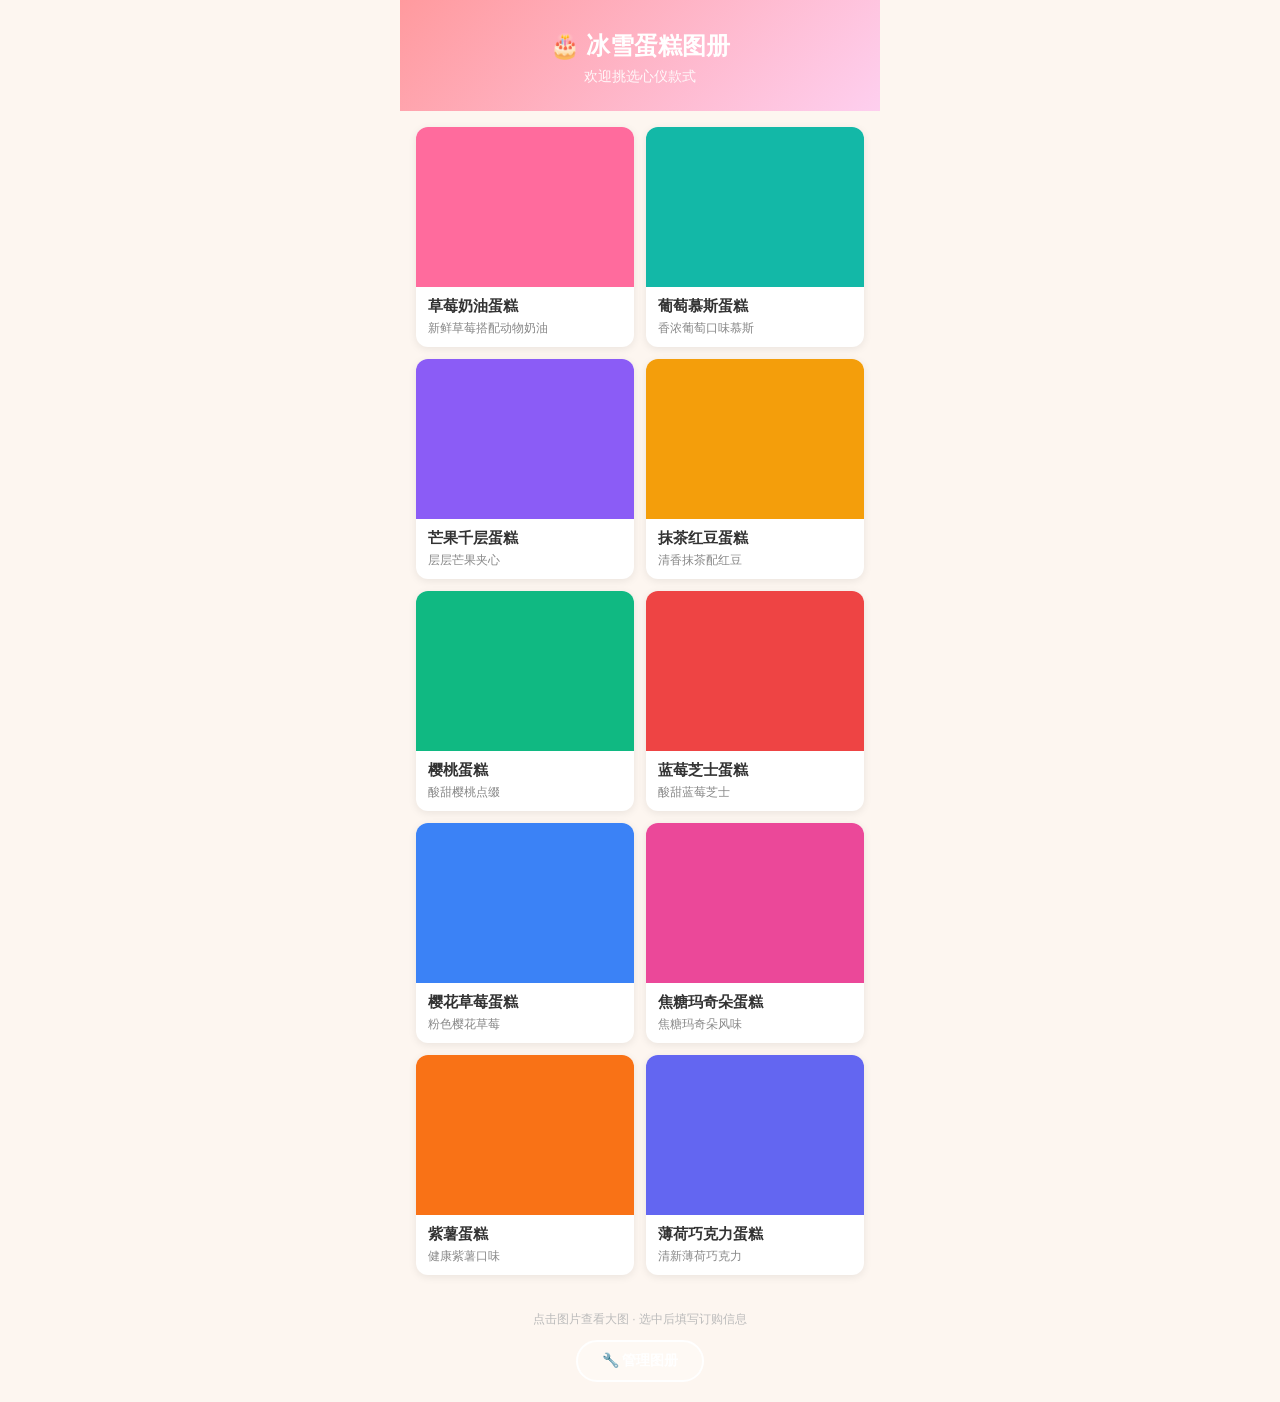
==== index.html @ 5b1e9f79 "修复大图预览功能" ====
<!DOCTYPE html>
<html lang="zh-CN">
<head>
<meta charset="UTF-8">
<meta name="viewport" content="width=device-width, initial-scale=1.0, maximum-scale=1.0, user-scalable=no">
<title>🎂 冰雪蛋糕图册</title>
<link rel="stylesheet" href="css/style.css">
</head>
<body>

<!-- 主页面：蛋糕图册 -->
<div id="catalog-page">
  <header class="catalog-header">
    <h1>🎂 冰雪蛋糕图册</h1>
    <p>欢迎挑选心仪款式</p>
  </header>
  
  <div id="cake-grid" class="cake-grid">
    <!-- 蛋糕卡片动态加载 -->
  </div>
  
  <div id="no-cakes" class="empty-hint" style="display:none;">
    <p>图册暂时为空，请联系店主添加蛋糕款式 😊</p>
  </div>
  
  <footer class="catalog-footer">
    <p>点击图片查看大图 · 选中后填写订购信息</p>
    <button class="admin-entry-btn" onclick="enterAdmin()">🔧 管理图册</button>
  </footer>
</div>

<!-- 大图预览 -->
<div id="lightbox" class="lightbox-overlay" style="display:none;">
  <div class="lb-close" onclick="closeLightbox()">×</div>
  <img id="lb-image" src="" alt="蛋糕大图">
  <div class="lb-info">
    <h3 id="lb-name"></h3>
    <p id="lb-desc"></p>
  </div>
  <div class="lb-actions">
    <button class="btn btn-copy" onclick="closeLightbox()">返回图册</button>
    <button class="btn btn-wechat" onclick="openOrderPageFromLightbox()">立即订购</button>
  </div>
</div>

<!-- 选择蛋糕后的订购页 -->
<div id="order-page" class="page-hidden">
  <header class="order-header">
    <button class="back-btn" onclick="goBack()">← 返回图册</button>
    <h2>📝 订购信息</h2>
  </header>
  
  <div id="selected-preview" class="selected-preview">
    <img id="preview-img" src="" alt="选中的蛋糕">
    <span id="preview-name"></span>
  </div>
  
  <form id="order-form" class="order-form" onsubmit="return false;">
    <div class="form-group">
      <label>姓名 *</label>
      <input type="text" id="cust-name" placeholder="请输入您的姓名" required>
    </div>
    
    <div class="form-group">
      <label>联系电话 *</label>
      <input type="tel" id="cust-phone" placeholder="请输入手机号码" required>
    </div>
    
    <div class="form-group">
      <label>蛋糕款式 *</label>
      <input type="text" id="cake-style" placeholder="请输入款式名称或编号" required>
    </div>
    
    <div class="form-group">
      <label>尺寸 *</label>
      <select id="cake-size" required>
        <option value="">请选择尺寸</option>
        <option value="4寸">4寸（1-2人）</option>
        <option value="6寸">6寸（3-5人）</option>
        <option value="8寸">8寸（6-10人）</option>
        <option value="10寸">10寸（10-15人）</option>
        <option value="定制">定制尺寸</option>
      </select>
    </div>
    
    <div class="form-group">
      <label>年龄</label>
      <input type="number" id="cust-age" placeholder="寿星年龄（选填）">
    </div>
    
    <div class="form-group">
      <label>交货时间 *</label>
      <input type="datetime-local" id="delivery-time" required lang="zh-CN">
    </div>
    
    <div class="form-group">
      <label>贺卡内容</label>
      <textarea id="greeting-msg" placeholder="请输入贺卡祝福语（选填）" rows="3"></textarea>
    </div>
  </form>
  
  <div class="action-buttons">
    <button class="btn btn-copy" onclick="copyOrder()">📋 复制订单信息</button>
    <button class="btn btn-wechat" onclick="shareToWechat()">💬 发送到微信</button>
  </div>
</div>

<!-- 管理员后台入口 -->
<div id="admin-page" class="page-hidden">
  <header class="order-header">
    <button class="back-btn" onclick="goToCatalog()">← 返回图册</button>
    <h2>🔧 图册管理</h2>
  </header>
  
  <div class="admin-section">
    <h3>上传新蛋糕</h3>
    <div class="upload-area" onclick="document.getElementById('file-input').click()">
      <div class="upload-icon">+</div>
      <p>点击上传蛋糕图片</p>
      <input type="file" id="file-input" accept="image/*" style="display:none" onchange="handleUpload(event)">
    </div>
    <div class="upload-hint">支持 JPG/PNG 格式，建议尺寸 800×600</div>
  </div>
  
  <div class="admin-section">
    <h3>已有蛋糕列表</h3>
    <div id="admin-cake-list" class="admin-list"></div>
  </div>
</div>

<script src="js/data.js"></script>
<script src="js/app.js"></script>
</body>
</html>
---- css/style.css ----
* {
  margin: 0;
  padding: 0;
  box-sizing: border-box;
}

body {
  font-family: -apple-system, BlinkMacSystemFont, "PingFang SC", "Helvetica Neue", sans-serif;
  background: #fdf6f0;
  color: #333;
  max-width: 480px;
  margin: 0 auto;
  min-height: 100vh;
}

.page-hidden { display: none !important; }

/* ========== 图册首页 ========== */
.catalog-header {
  background: linear-gradient(135deg, #ff9a9e 0%, #fecfef 100%);
  padding: 30px 20px 25px;
  text-align: center;
  color: #fff;
}
.catalog-header h1 { font-size: 24px; margin-bottom: 6px; }
.catalog-header p { font-size: 14px; opacity: 0.9; }

.admin-entry-btn {
  margin-top: 12px;
  padding: 10px 24px;
  background: rgba(255,255,255,0.25);
  border: 2px solid #fff;
  border-radius: 25px;
  color: #fff;
  font-size: 14px;
  font-weight: 600;
  cursor: pointer;
  transition: background 0.2s;
}
.admin-entry-btn:hover {
  background: rgba(255,255,255,0.4);
}
.admin-entry-btn:active {
  transform: scale(0.95);
}

.cake-grid {
  display: grid;
  grid-template-columns: repeat(2, 1fr);
  gap: 12px;
  padding: 16px;
}

.cake-card {
  background: #fff;
  border-radius: 12px;
  overflow: hidden;
  box-shadow: 0 2px 8px rgba(0,0,0,0.08);
  cursor: pointer;
  transition: transform 0.2s, box-shadow 0.2s;
}
.cake-card:active {
  transform: scale(0.96);
  box-shadow: 0 1px 4px rgba(0,0,0,0.12);
}
.cake-card img {
  width: 100%;
  height: 160px;
  object-fit: cover;
  display: block;
}
.cake-card .cake-info {
  padding: 10px 12px;
}
.cake-card .cake-name {
  font-size: 15px;
  font-weight: 600;
  margin-bottom: 4px;
}
.cake-card .cake-desc {
  font-size: 12px;
  color: #888;
}

.empty-hint {
  text-align: center;
  padding: 60px 20px;
  color: #aaa;
  font-size: 14px;
}

.catalog-footer {
  text-align: center;
  padding: 20px;
  color: #bbb;
  font-size: 12px;
}
.catalog-footer .admin-entry-btn {
  margin-top: 12px;
  padding: 10px 24px;
  background: rgba(255,255,255,0.25);
  border: 2px solid #fff;
  border-radius: 25px;
  color: #fff;
  font-size: 14px;
  font-weight: 600;
  cursor: pointer;
  transition: background 0.2s;
}
.catalog-footer .admin-entry-btn:hover {
  background: rgba(255,255,255,0.4);
}
.catalog-footer .admin-entry-btn:active {
  transform: scale(0.95);
}

/* ========== 大图预览 ========== */
.lightbox-overlay {
  position: fixed;
  top: 0; left: 0; right: 0; bottom: 0;
  background: rgba(0,0,0,0.9);
  z-index: 100;
  display: flex;
  align-items: center;
  justify-content: center;
  flex-direction: column;
}
.lightbox-overlay img {
  max-width: 90vw;
  max-height: 60vh;
  border-radius: 8px;
  box-shadow: 0 4px 20px rgba(0,0,0,0.5);
}
.lb-info {
  color: #fff;
  text-align: center;
  margin-top: 16px;
}
.lb-info h3 {
  font-size: 20px;
  margin-bottom: 6px;
}
.lb-info p {
  font-size: 14px;
  opacity: 0.8;
}
.lb-close {
  position: absolute;
  top: 16px;
  right: 16px;
  color: #fff;
  font-size: 32px;
  cursor: pointer;
  width: 40px;
  height: 40px;
  line-height: 40px;
  text-align: center;
  border-radius: 50%;
  background: rgba(255,255,255,0.1);
}
.lb-close:hover {
  background: rgba(255,255,255,0.2);
}
.lb-actions {
  margin-top: 20px;
  display: flex;
  gap: 12px;
  padding-bottom: 20px;
}

/* ========== 大图预览 ========== */
#lightbox {
  position: fixed;
  top: 0; left: 0; right: 0; bottom: 0;
  background: rgba(0,0,0,0.85);
  z-index: 100;
  display: flex;
  align-items: center;
  justify-content: center;
  flex-direction: column;
}
#lightbox img {
  max-width: 90vw;
  max-height: 70vh;
  border-radius: 8px;
}
#lightbox .lb-info {
  color: #fff;
  text-align: center;
  margin-top: 16px;
}
#lightbox .lb-info h3 { font-size: 18px; margin-bottom: 6px; }
#lightbox .lb-info p { font-size: 14px; opacity: 0.8; }
#lightbox .lb-actions {
  margin-top: 20px;
  display: flex;
  gap: 12px;
}
#lightbox .lb-close {
  position: absolute;
  top: 16px;
  right: 16px;
  color: #fff;
  font-size: 32px;
  cursor: pointer;
  width: 40px;
  height: 40px;
  line-height: 40px;
  text-align: center;
}

/* ========== 订购页 ========== */
.order-header {
  background: #fff;
  padding: 16px;
  box-shadow: 0 1px 4px rgba(0,0,0,0.06);
  display: flex;
  align-items: center;
  gap: 12px;
}
.back-btn {
  background: none;
  border: none;
  font-size: 16px;
  color: #666;
  cursor: pointer;
  padding: 4px 8px;
}
.order-header h2 {
  font-size: 18px;
  text-align: center;
  flex: 1;
}

.selected-preview {
  padding: 16px;
  text-align: center;
  background: #fff;
  margin: 12px;
  border-radius: 12px;
  box-shadow: 0 2px 8px rgba(0,0,0,0.06);
}
.selected-preview img {
  width: 120px;
  height: 120px;
  object-fit: cover;
  border-radius: 8px;
  margin-bottom: 8px;
}
.selected-preview span {
  font-size: 15px;
  font-weight: 600;
  color: #555;
}

.order-form {
  padding: 0 16px 20px;
}
.form-group {
  margin-bottom: 16px;
}
.form-group label {
  display: block;
  font-size: 14px;
  font-weight: 600;
  color: #555;
  margin-bottom: 6px;
}
.form-group input,
.form-group select,
.form-group textarea {
  width: 100%;
  padding: 12px;
  border: 1px solid #e0d5cf;
  border-radius: 8px;
  font-size: 15px;
  background: #fff;
  outline: none;
  transition: border-color 0.2s;
}
.form-group input:focus,
.form-group select:focus,
.form-group textarea:focus {
  border-color: #ff9a9e;
}
.form-group textarea { resize: vertical; }

.action-buttons {
  padding: 0 16px 30px;
  display: flex;
  gap: 12px;
}
.btn {
  flex: 1;
  padding: 14px;
  border: none;
  border-radius: 10px;
  font-size: 16px;
  font-weight: 600;
  cursor: pointer;
  color: #fff;
}
.btn-copy {
  background: linear-gradient(135deg, #667eea, #764ba2);
}
.btn-wechat {
  background: linear-gradient(135deg, #07c160, #06ad56);
}
.btn:active { opacity: 0.85; }

/* ========== 管理员后台 ========== */
.admin-section {
  padding: 16px;
}
.admin-section h3 {
  font-size: 16px;
  margin-bottom: 12px;
  color: #555;
}

.upload-area {
  border: 2px dashed #ddd;
  border-radius: 12px;
  padding: 40px 20px;
  text-align: center;
  cursor: pointer;
  transition: border-color 0.2s;
}
.upload-area:hover { border-color: #ff9a9e; }
.upload-icon {
  font-size: 48px;
  color: #ccc;
  margin-bottom: 8px;
}
.upload-hint {
  font-size: 12px;
  color: #aaa;
  margin-top: 8px;
}

.admin-list {
  display: flex;
  flex-direction: column;
  gap: 10px;
}
.admin-item {
  display: flex;
  align-items: center;
  gap: 12px;
  background: #fff;
  padding: 10px;
  border-radius: 10px;
  box-shadow: 0 1px 4px rgba(0,0,0,0.06);
}
.admin-item img {
  width: 60px;
  height: 60px;
  object-fit: cover;
  border-radius: 6px;
}
.admin-item .item-info {
  flex: 1;
  min-width: 0;
}
.admin-item .item-name {
  font-size: 14px;
  font-weight: 600;
  white-space: nowrap;
  overflow: hidden;
  text-overflow: ellipsis;
}
.admin-item .item-desc {
  font-size: 12px;
  color: #999;
  white-space: nowrap;
  overflow: hidden;
  text-overflow: ellipsis;
}
.admin-item .delete-btn {
  background: #ff4d4f;
  color: #fff;
  border: none;
  border-radius: 6px;
  padding: 6px 12px;
  font-size: 13px;
  cursor: pointer;
}

/* Toast 提示 */
.toast {
  position: fixed;
  bottom: 80px;
  left: 50%;
  transform: translateX(-50%);
  background: rgba(0,0,0,0.75);
  color: #fff;
  padding: 12px 24px;
  border-radius: 8px;
  font-size: 14px;
  z-index: 200;
  animation: toastIn 0.3s ease;
}
@keyframes toastIn {
  from { opacity: 0; transform: translateX(-50%) translateY(20px); }
  to { opacity: 1; transform: translateX(-50%) translateY(0); }
}
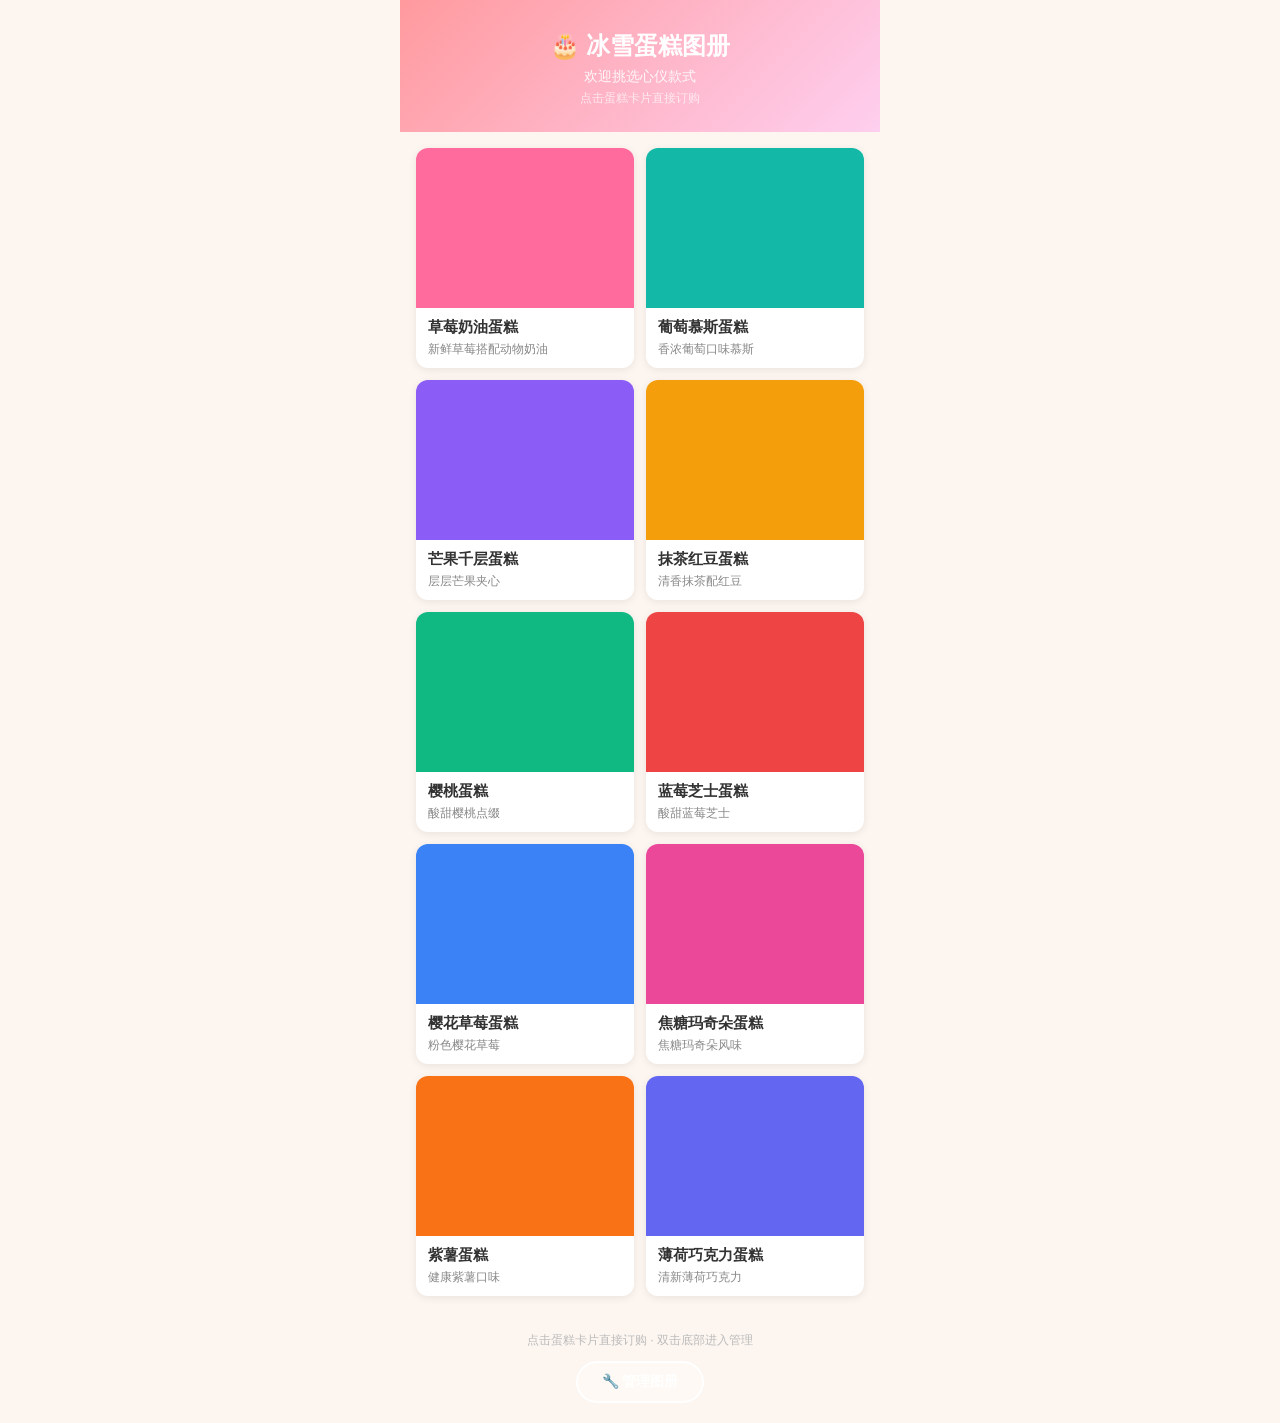
==== commit a91de09d: "简化交互：点击蛋糕卡片直接跳到订购页，去掉大图预览" ====
--- a/index.html
+++ b/index.html
@@ -13,6 +13,7 @@
   <header class="catalog-header">
     <h1>🎂 冰雪蛋糕图册</h1>
     <p>欢迎挑选心仪款式</p>
+    <p style="font-size:12px;margin-top:4px;opacity:0.7;">点击蛋糕卡片直接订购</p>
   </header>
   
   <div id="cake-grid" class="cake-grid">
@@ -24,24 +25,12 @@
   </div>
   
   <footer class="catalog-footer">
-    <p>点击图片查看大图 · 选中后填写订购信息</p>
+    <p>点击蛋糕卡片直接订购 · 双击底部进入管理</p>
     <button class="admin-entry-btn" onclick="enterAdmin()">🔧 管理图册</button>
   </footer>
 </div>
 
-<!-- 大图预览 -->
-<div id="lightbox" class="lightbox-overlay" style="display:none;">
-  <div class="lb-close" onclick="closeLightbox()">×</div>
-  <img id="lb-image" src="" alt="蛋糕大图">
-  <div class="lb-info">
-    <h3 id="lb-name"></h3>
-    <p id="lb-desc"></p>
-  </div>
-  <div class="lb-actions">
-    <button class="btn btn-copy" onclick="closeLightbox()">返回图册</button>
-    <button class="btn btn-wechat" onclick="openOrderPageFromLightbox()">立即订购</button>
-  </div>
-</div>
+
 
 <!-- 选择蛋糕后的订购页 -->
 <div id="order-page" class="page-hidden">
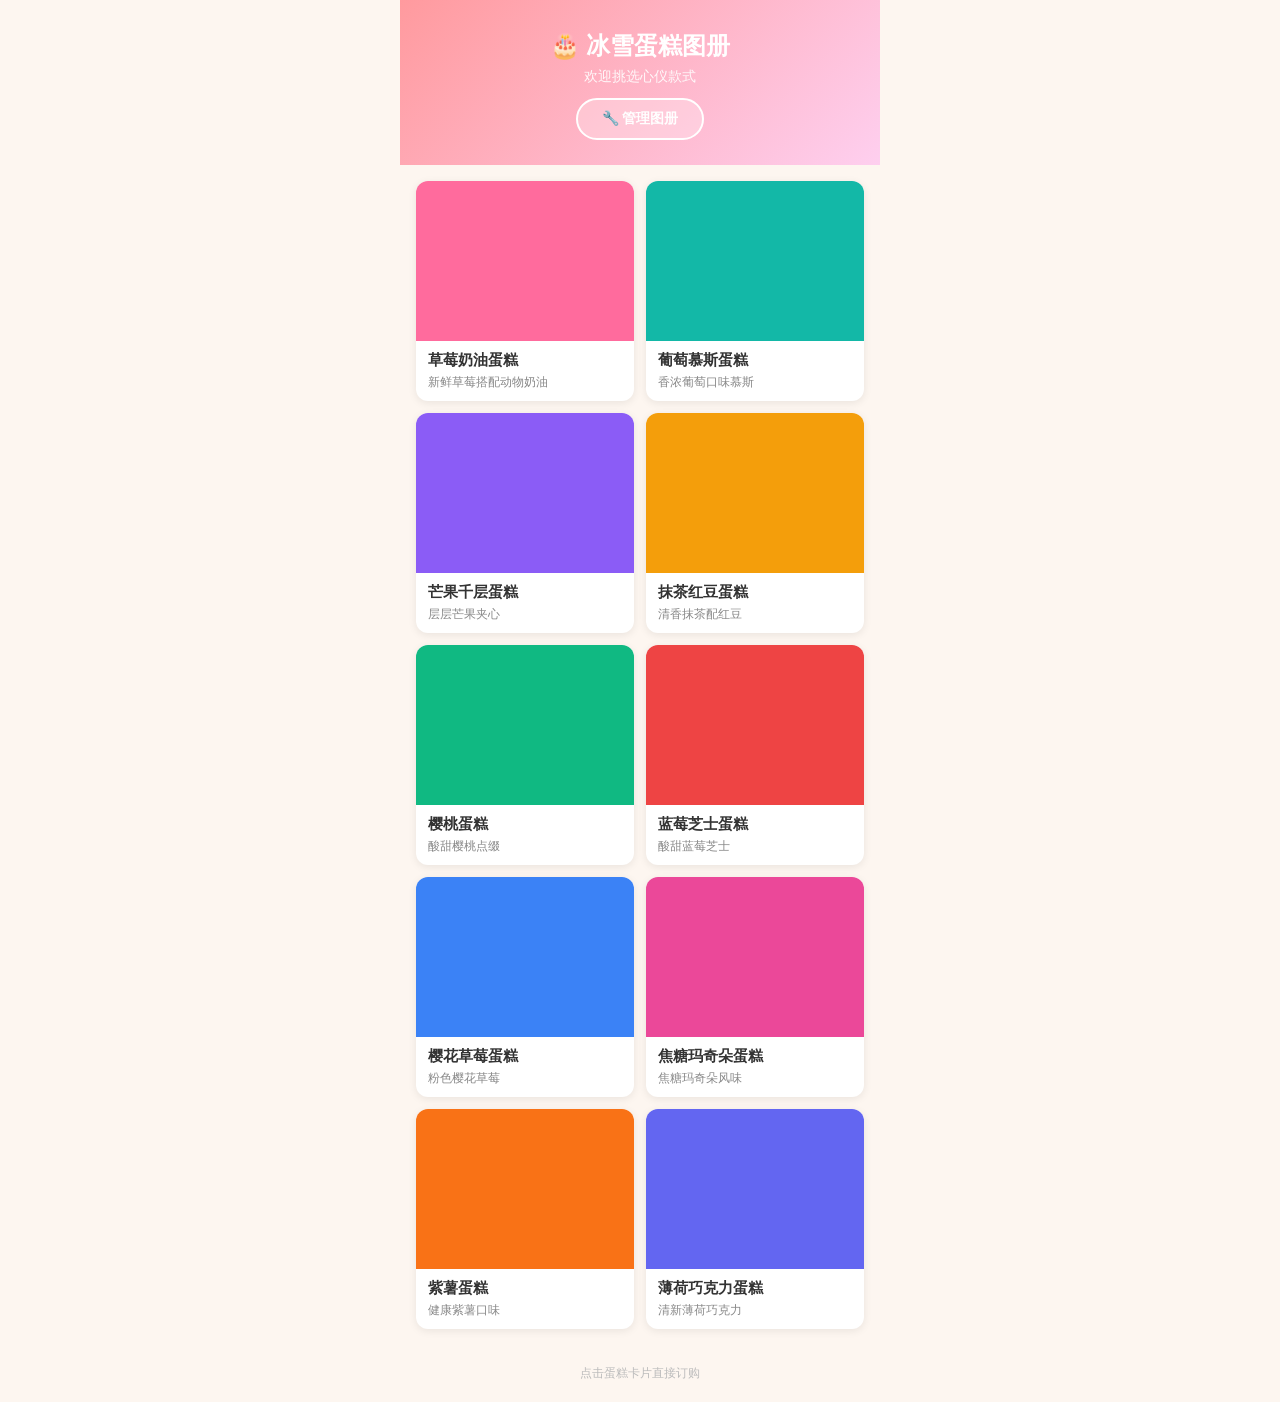
==== commit eebd7b5f: "修复管理按钮位置" ====
--- a/index.html
+++ b/index.html
@@ -13,7 +13,7 @@
   <header class="catalog-header">
     <h1>🎂 冰雪蛋糕图册</h1>
     <p>欢迎挑选心仪款式</p>
-    <p style="font-size:12px;margin-top:4px;opacity:0.7;">点击蛋糕卡片直接订购</p>
+    <button class="admin-entry-btn" onclick="enterAdmin()">🔧 管理图册</button>
   </header>
   
   <div id="cake-grid" class="cake-grid">
@@ -25,8 +25,7 @@
   </div>
   
   <footer class="catalog-footer">
-    <p>点击蛋糕卡片直接订购 · 双击底部进入管理</p>
-    <button class="admin-entry-btn" onclick="enterAdmin()">🔧 管理图册</button>
+    <p>点击蛋糕卡片直接订购</p>
   </footer>
 </div>
 
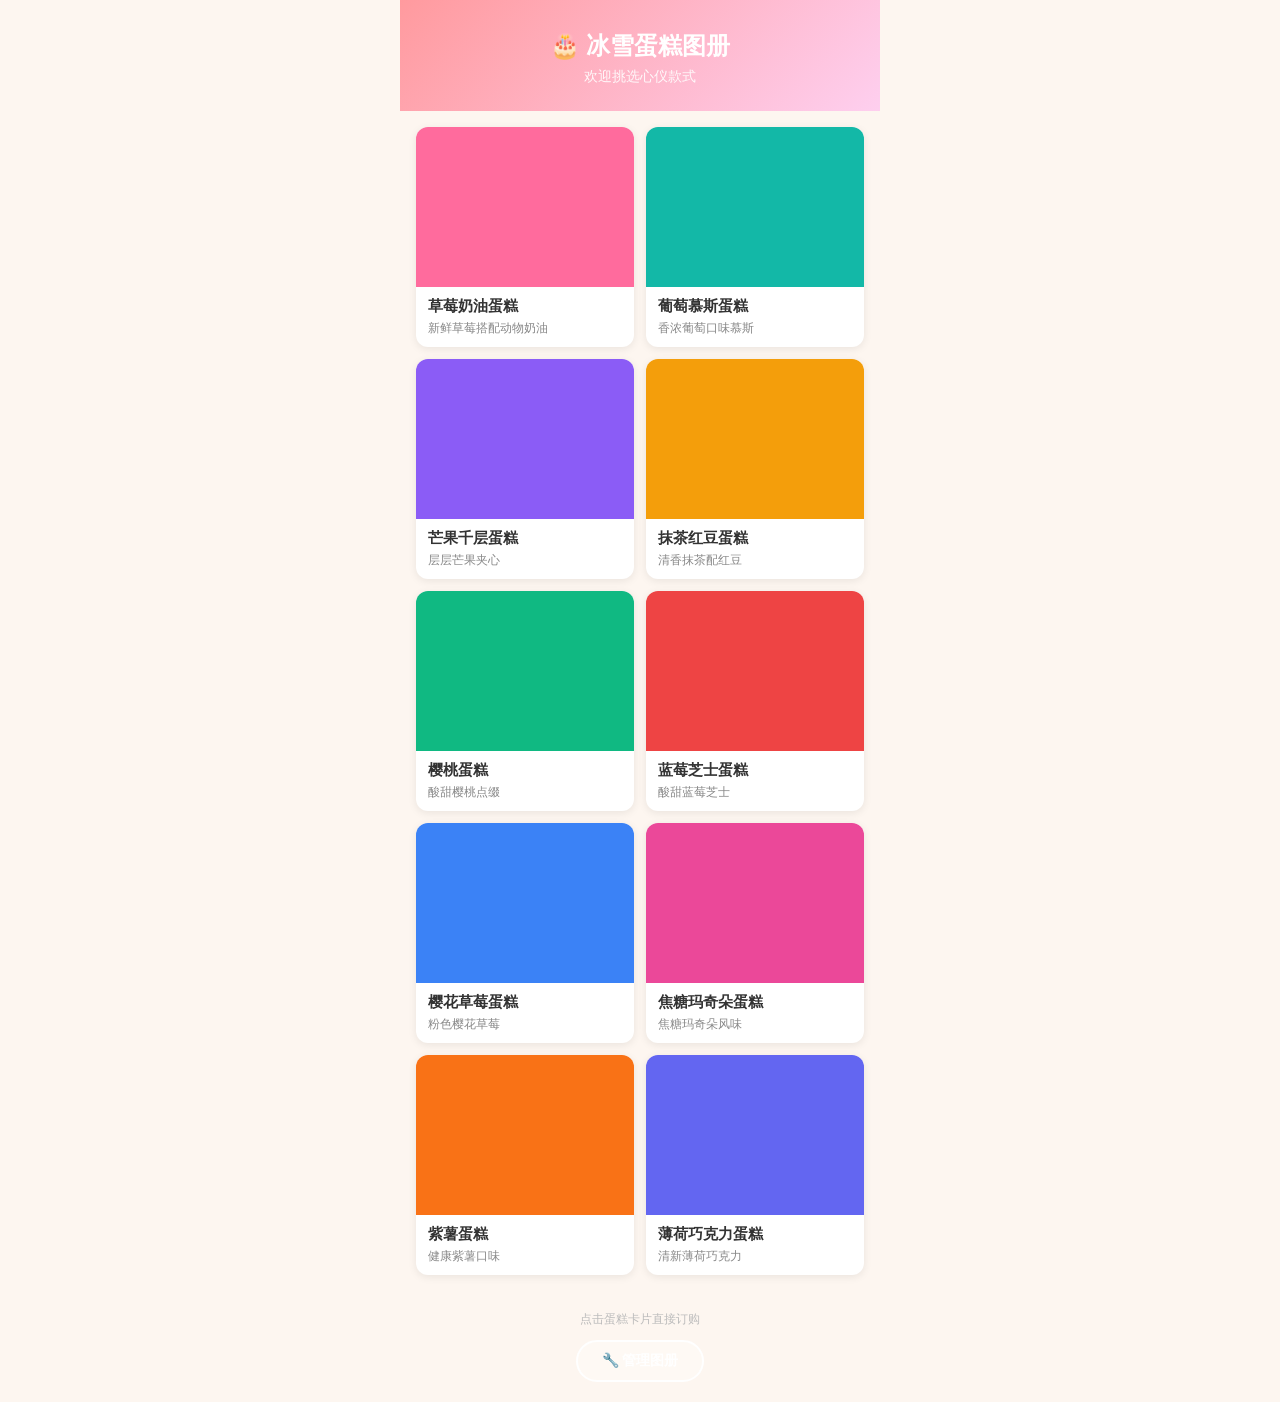
==== commit 2656f902: "管理按钮放底部，内联样式确保可点击" ====
--- a/index.html
+++ b/index.html
@@ -13,7 +13,6 @@
   <header class="catalog-header">
     <h1>🎂 冰雪蛋糕图册</h1>
     <p>欢迎挑选心仪款式</p>
-    <button class="admin-entry-btn" onclick="enterAdmin()">🔧 管理图册</button>
   </header>
   
   <div id="cake-grid" class="cake-grid">
@@ -26,6 +25,7 @@
   
   <footer class="catalog-footer">
     <p>点击蛋糕卡片直接订购</p>
+    <button class="admin-entry-btn" onclick="enterAdmin()" style="margin-top:12px;padding:10px 24px;background:rgba(255,255,255,0.25);border:2px solid #fff;border-radius:25px;color:#fff;font-size:14px;font-weight:600;cursor:pointer;">🔧 管理图册</button>
   </footer>
 </div>
 
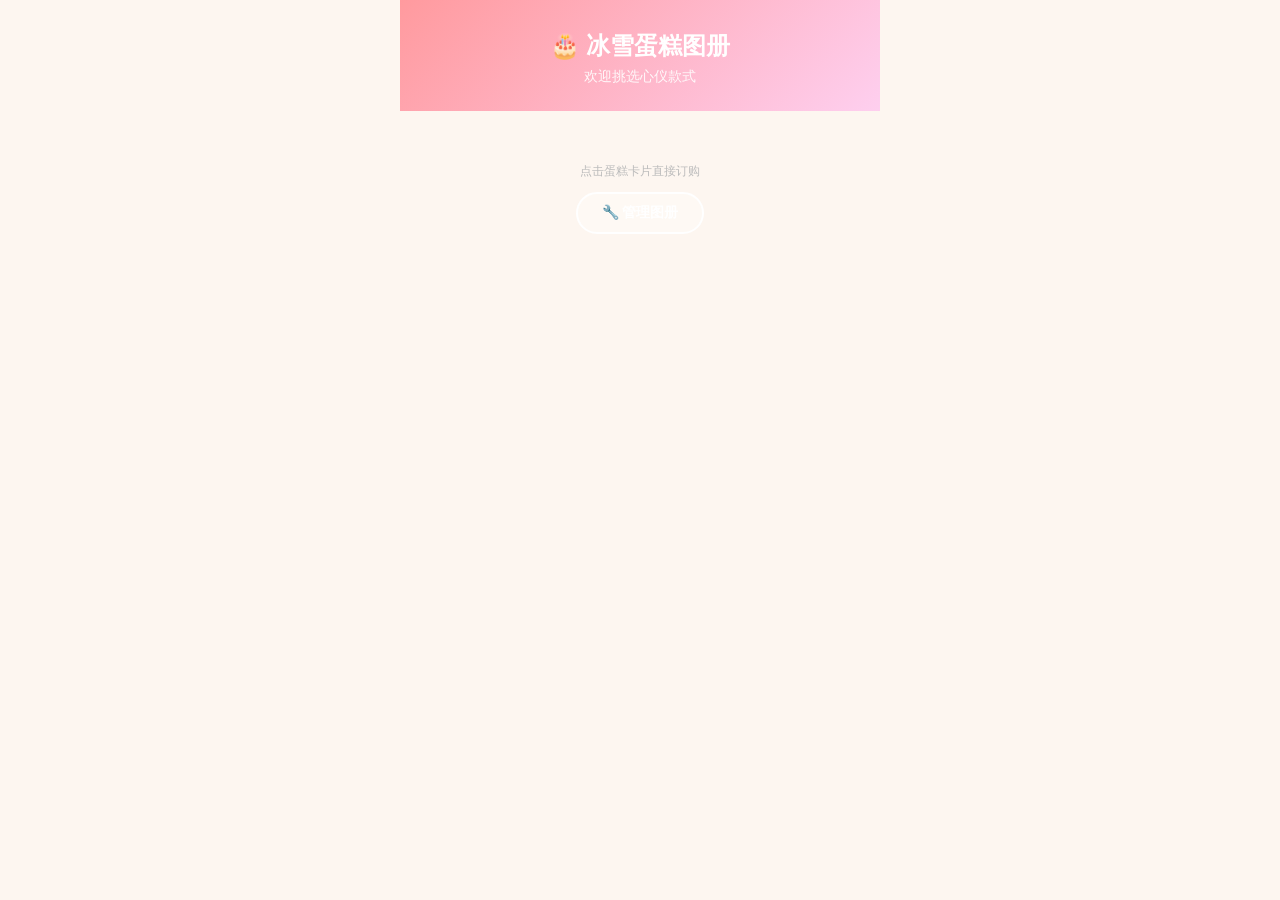
==== commit 316c8671: "feat: 迁移到 Supabase 数据库" ====
--- a/index.html
+++ b/index.html
@@ -2,7 +2,7 @@
 <html lang="zh-CN">
 <head>
 <meta charset="UTF-8">
-<meta name="viewport" content="width=device-width, initial-scale=1.0, maximum-scale=1.0, user-scalable=no">
+<meta name="viewport" content="width=device-width, initial-scale=1.0">
 <title>🎂 冰雪蛋糕图册</title>
 <link rel="stylesheet" href="css/style.css">
 </head>
@@ -10,113 +10,148 @@
 
 <!-- 主页面：蛋糕图册 -->
 <div id="catalog-page">
-  <header class="catalog-header">
-    <h1>🎂 冰雪蛋糕图册</h1>
-    <p>欢迎挑选心仪款式</p>
-  </header>
-  
-  <div id="cake-grid" class="cake-grid">
-    <!-- 蛋糕卡片动态加载 -->
-  </div>
-  
-  <div id="no-cakes" class="empty-hint" style="display:none;">
-    <p>图册暂时为空，请联系店主添加蛋糕款式 😊</p>
-  </div>
-  
-  <footer class="catalog-footer">
-    <p>点击蛋糕卡片直接订购</p>
-    <button class="admin-entry-btn" onclick="enterAdmin()" style="margin-top:12px;padding:10px 24px;background:rgba(255,255,255,0.25);border:2px solid #fff;border-radius:25px;color:#fff;font-size:14px;font-weight:600;cursor:pointer;">🔧 管理图册</button>
-  </footer>
+ <header class="catalog-header">
+ <h1>🎂 冰雪蛋糕图册</h1>
+ <p>欢迎挑选心仪款式</p>
+ </header>
+
+ <!-- 大图预览遮罩 -->
+ <div id="lightbox" style="display:none;position:fixed;top:0;left:0;right:0;bottom:0;background:rgba(0,0,0,0.9);z-index:100;flex-direction:column;align-items:center;justify-content:center;">
+ <div id="lb-close" style="position:absolute;top:16px;right:16px;color:#fff;font-size:32px;cursor:pointer;width:40px;height:40px;line-height:40px;text-align:center;">×</div>
+ <img id="lb-image" src="" style="max-width:90vw;max-height:60vh;border-radius:8px;">
+ <div style="color:#fff;text-align:center;margin-top:16px;">
+ <h3 id="lb-name" style="font-size:20px;margin-bottom:6px;"></h3>
+ <p id="lb-desc" style="font-size:14px;opacity:0.8;"></p>
+ </div>
+ <div style="display:flex;gap:12px;margin-top:20px;padding-bottom:20px;">
+ <button id="lb-back" style="padding:14px 24px;border:none;border-radius:10px;font-size:16px;font-weight:600;cursor:pointer;color:#fff;background:linear-gradient(135deg,#667eea,#764ba2);">返回图册</button>
+ <button id="lb-order" style="padding:14px 24px;border:none;border-radius:10px;font-size:16px;font-weight:600;cursor:pointer;color:#fff;background:linear-gradient(135deg,#07c160,#06ad56);">立即订购</button>
+ </div>
+ </div>
+
+ <div id="cake-grid" class="cake-grid">
+ <!-- 蛋糕卡片动态加载 -->
+ </div>
+
+ <div id="no-cakes" class="empty-hint" style="display:none;">
+ <p>图册暂时为空，请联系店主添加蛋糕款式 😊</p>
+ </div>
+
+ <footer class="catalog-footer">
+ <p>点击蛋糕卡片直接订购</p>
+ <button id="admin-btn" style="margin-top:12px;padding:10px 24px;background:rgba(255,255,255,0.25);border:2px solid #fff;border-radius:25px;color:#fff;font-size:14px;font-weight:600;cursor:pointer;">🔧 管理图册</button>
+ </footer>
 </div>
 
 
 
 <!-- 选择蛋糕后的订购页 -->
 <div id="order-page" class="page-hidden">
-  <header class="order-header">
-    <button class="back-btn" onclick="goBack()">← 返回图册</button>
-    <h2>📝 订购信息</h2>
-  </header>
-  
-  <div id="selected-preview" class="selected-preview">
-    <img id="preview-img" src="" alt="选中的蛋糕">
-    <span id="preview-name"></span>
-  </div>
-  
-  <form id="order-form" class="order-form" onsubmit="return false;">
-    <div class="form-group">
-      <label>姓名 *</label>
-      <input type="text" id="cust-name" placeholder="请输入您的姓名" required>
-    </div>
-    
-    <div class="form-group">
-      <label>联系电话 *</label>
-      <input type="tel" id="cust-phone" placeholder="请输入手机号码" required>
-    </div>
-    
-    <div class="form-group">
-      <label>蛋糕款式 *</label>
-      <input type="text" id="cake-style" placeholder="请输入款式名称或编号" required>
-    </div>
-    
-    <div class="form-group">
-      <label>尺寸 *</label>
-      <select id="cake-size" required>
-        <option value="">请选择尺寸</option>
-        <option value="4寸">4寸（1-2人）</option>
-        <option value="6寸">6寸（3-5人）</option>
-        <option value="8寸">8寸（6-10人）</option>
-        <option value="10寸">10寸（10-15人）</option>
-        <option value="定制">定制尺寸</option>
-      </select>
-    </div>
-    
-    <div class="form-group">
-      <label>年龄</label>
-      <input type="number" id="cust-age" placeholder="寿星年龄（选填）">
-    </div>
-    
-    <div class="form-group">
-      <label>交货时间 *</label>
-      <input type="datetime-local" id="delivery-time" required lang="zh-CN">
-    </div>
-    
-    <div class="form-group">
-      <label>贺卡内容</label>
-      <textarea id="greeting-msg" placeholder="请输入贺卡祝福语（选填）" rows="3"></textarea>
-    </div>
-  </form>
-  
-  <div class="action-buttons">
-    <button class="btn btn-copy" onclick="copyOrder()">📋 复制订单信息</button>
-    <button class="btn btn-wechat" onclick="shareToWechat()">💬 发送到微信</button>
-  </div>
+ <header class="order-header">
+ <button class="back-btn" onclick="goBack()">← 返回图册</button>
+ <h2>📝 订购信息</h2>
+ </header>
+
+ <div id="selected-preview" class="selected-preview">
+ <img id="preview-img" src="" alt="选中的蛋糕">
+ <span id="preview-name"></span>
+ </div>
+
+ <form id="order-form" class="order-form" onsubmit="return false;">
+ <div class="form-group">
+ <label>姓名 *</label>
+ <input type="text" id="cust-name" placeholder="请输入您的姓名" required>
+ </div>
+
+ <div class="form-group">
+ <label>联系电话 *</label>
+ <input type="tel" id="cust-phone" placeholder="请输入手机号码" required>
+ </div>
+
+ <div class="form-group">
+ <label>蛋糕款式 *</label>
+ <input type="text" id="cake-style" placeholder="请输入款式名称或编号" required>
+ </div>
+
+ <div class="form-group">
+ <label>尺寸 *</label>
+ <select id="cake-size" required onchange="toggleCustomSize(this)">
+ <option value="">请选择尺寸</option>
+ <option value="4寸">4寸（1-2人）</option>
+ <option value="6寸">6寸（3-5人）</option>
+ <option value="8寸">8寸（6-10人）</option>
+ <option value="10寸">10寸（10-15人）</option>
+ <option value="12寸">12寸（15-20人）</option>
+ <option value="14寸">14寸（20-30人）</option>
+ <option value="16寸">16寸（30-40人）</option>
+ <option value="custom">自定义尺寸</option>
+ </select>
+ <input type="text" id="custom-size-input" placeholder="请输入尺寸，如 11寸" style="display:none;margin-top:6px;width:100%;padding:10px;border:1px solid #e0d5cf;border-radius:8px;font-size:15px;" />
+ </div>
+
+ <div class="form-group">
+ <label>年龄</label>
+ <input type="number" id="cust-age" placeholder="寿星年龄（选填）">
+ </div>
+
+ <div class="form-group">
+ <label>交货时间 *</label>
+ <input type="datetime-local" id="delivery-time" required lang="zh-CN">
+ </div>
+
+ <div class="form-group">
+ <label>贺卡内容</label>
+ <textarea id="greeting-msg" placeholder="请输入贺卡祝福语（选填）" rows="3"></textarea>
+ </div>
+ </form>
+
+ <div class="action-buttons">
+ <button class="btn btn-copy" onclick="copyOrder()">📋 复制订单信息</button>
+ <button class="btn btn-wechat" onclick="shareToWechat()">💬 发送到微信</button>
+ </div>
 </div>
 
 <!-- 管理员后台入口 -->
 <div id="admin-page" class="page-hidden">
-  <header class="order-header">
-    <button class="back-btn" onclick="goToCatalog()">← 返回图册</button>
-    <h2>🔧 图册管理</h2>
-  </header>
-  
-  <div class="admin-section">
-    <h3>上传新蛋糕</h3>
-    <div class="upload-area" onclick="document.getElementById('file-input').click()">
-      <div class="upload-icon">+</div>
-      <p>点击上传蛋糕图片</p>
-      <input type="file" id="file-input" accept="image/*" style="display:none" onchange="handleUpload(event)">
-    </div>
-    <div class="upload-hint">支持 JPG/PNG 格式，建议尺寸 800×600</div>
-  </div>
-  
-  <div class="admin-section">
-    <h3>已有蛋糕列表</h3>
-    <div id="admin-cake-list" class="admin-list"></div>
-  </div>
+ <header class="order-header">
+ <button class="back-btn" onclick="goToCatalog()">← 返回图册</button>
+ <h2>🔧 图册管理</h2>
+ </header>
+
+ <div class="admin-section">
+ <h3>分组管理</h3>
+ <div style="display: flex; gap: 8px; margin-bottom: 12px;">
+ <input type="text" id="new-group-name" placeholder="输入新分组名称" style="flex:1; padding: 8px; border: 1px solid #ddd; border-radius: 6px;">
+ <button onclick="addGroup()" style="padding: 8px 16px; background: #667eea; color: #fff; border: none; border-radius: 6px; cursor: pointer;">+ 添加分组</button>
+ </div>
+ <div id="group-list" class="group-list"></div>
+ </div>
+
+ <div class="admin-section">
+ <h3>上传新蛋糕</h3>
+ <div style="margin-bottom: 12px;">
+ <label style="font-size: 14px; font-weight: 600; color: #555; display: block; margin-bottom: 4px;">选择分组</label>
+ <select id="new-cake-group" style="width: 100%; padding: 10px; border: 1px solid #e0d5cf; border-radius: 8px; font-size: 15px;"></select>
+ </div>
+ <div class="upload-area" onclick="document.getElementById('file-input').click()">
+ <div class="upload-icon">+</div>
+ <p>点击上传蛋糕图片</p>
+ <input type="file" id="file-input" accept="image/*" style="display:none" onchange="handleUpload(event)">
+ </div>
+ <div class="upload-hint">支持 JPG/PNG 格式，建议尺寸 800×600</div>
+ </div>
+
+ <div class="admin-section">
+ <h3>已有蛋糕列表</h3>
+ <div id="admin-cake-list" class="admin-list"></div>
+ </div>
 </div>
+
+<!-- Supabase SDK -->
+<script src="https://cdn.jsdelivr.net/npm/@supabase/supabase-js@2"></script>
 
 <script src="js/data.js"></script>
 <script src="js/app.js"></script>
+
 </body>
 </html>
